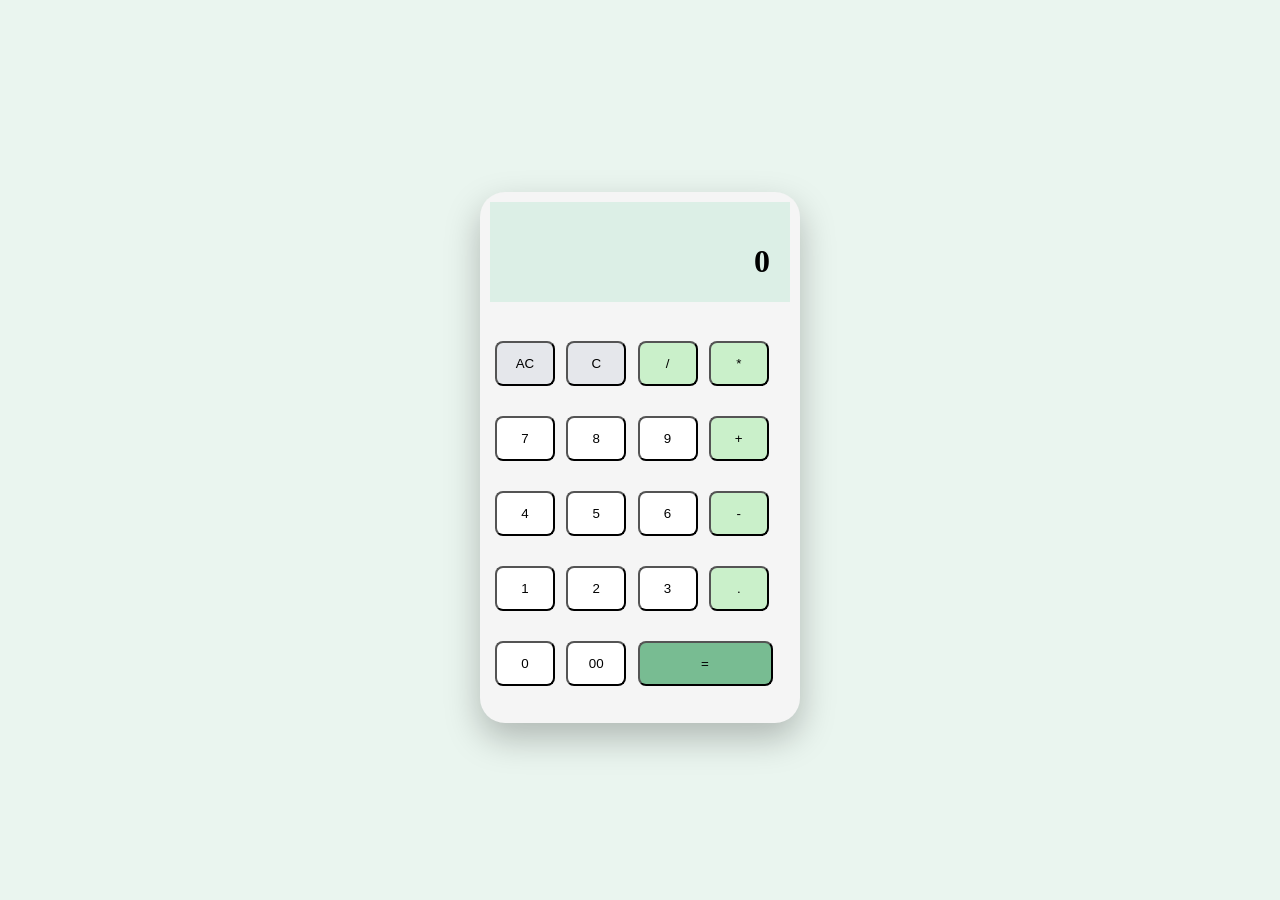
==== index.html @ e69106c0 "Rename calculator.html to index.html" ====
<!DOCTYPE html>
<html>
    <head>
        <title>Calculator</title>
         <link rel="stylesheet" href="calculator.css">
    </head>
    <body>
        
        <div class="calculator">
        <div class="display">
            <h1>0</h1>
        </div>
        <div class="buttons">
            <button class="clears">AC</button>
            <button class="clear">C</button>
            <button class="operator">/</button>
            <button class="operator">*</button>
        </div>
        <div class="buttons">
            <button class="digit">7</button>
            <button class="digit">8</button>
            <button class="digit">9</button>
            <button class="operator">+</button>

        </div>
        <div class="buttons">
            <button class="digit">4</button>
            <button class="digit">5</button>
            <button class="digit">6</button>
            <button class="operator">-</button>

        </div>
        <div class="buttons">
            <button class="digit">1</button>
            <button class="digit">2</button>
            <button class="digit">3</button>
            <button class="operator">.</button>
            

        </div>
        <div class="buttons">
            <button class="digit">0</button>
            <button class="digit">00</button>
            <button class="equals">=</button>
            
            
        </div>
        <br><br>
        </div>
    </body>
</html>
---- calculator.css ----
body {
    
    background-color: #EAF5EF;
    display: flex;
    justify-content: center;
    align-items: center;
    margin-top: 15%;
    border-color: #78bc92;
}

.display{
    height: 60px;
    padding: 20px;
    margin: 10px;
    text-align: right;
    background-color: #DCEFE6;
    width: 260px;
}
.buttons{
     padding: 15px;
    font-size: 45px;
    height: 45px;
    
}
    
   

.digit{
    background-color: white ;
    height: 45px;
     width: 60px;
     border-radius: 8px;
     box-shadow: none;
}
.clears{
    background-color: #E5E7EB;
    height: 45px;
     width: 60px;
     border-radius: 8px;
    
}
.clear{
   background-color: #E5E7EB;
   height: 45px;
    width: 60px;
    border-radius: 8px;
    
}
.operator{
    background-color: #caf0ca;
    height: 45px;
 width: 60px;
 border-radius: 8px;
 
}

    .equals{
        background-color: #78bc92;
        height: 45px;
         width: 135px;
         border-radius: 8px;

    }
    .calculator{
        box-shadow: 0 15px 35px rgba(0, 0, 0, 0.25);
        border-radius: 25px;
        width: 320px;
        background-color: whitesmoke;
        
    }
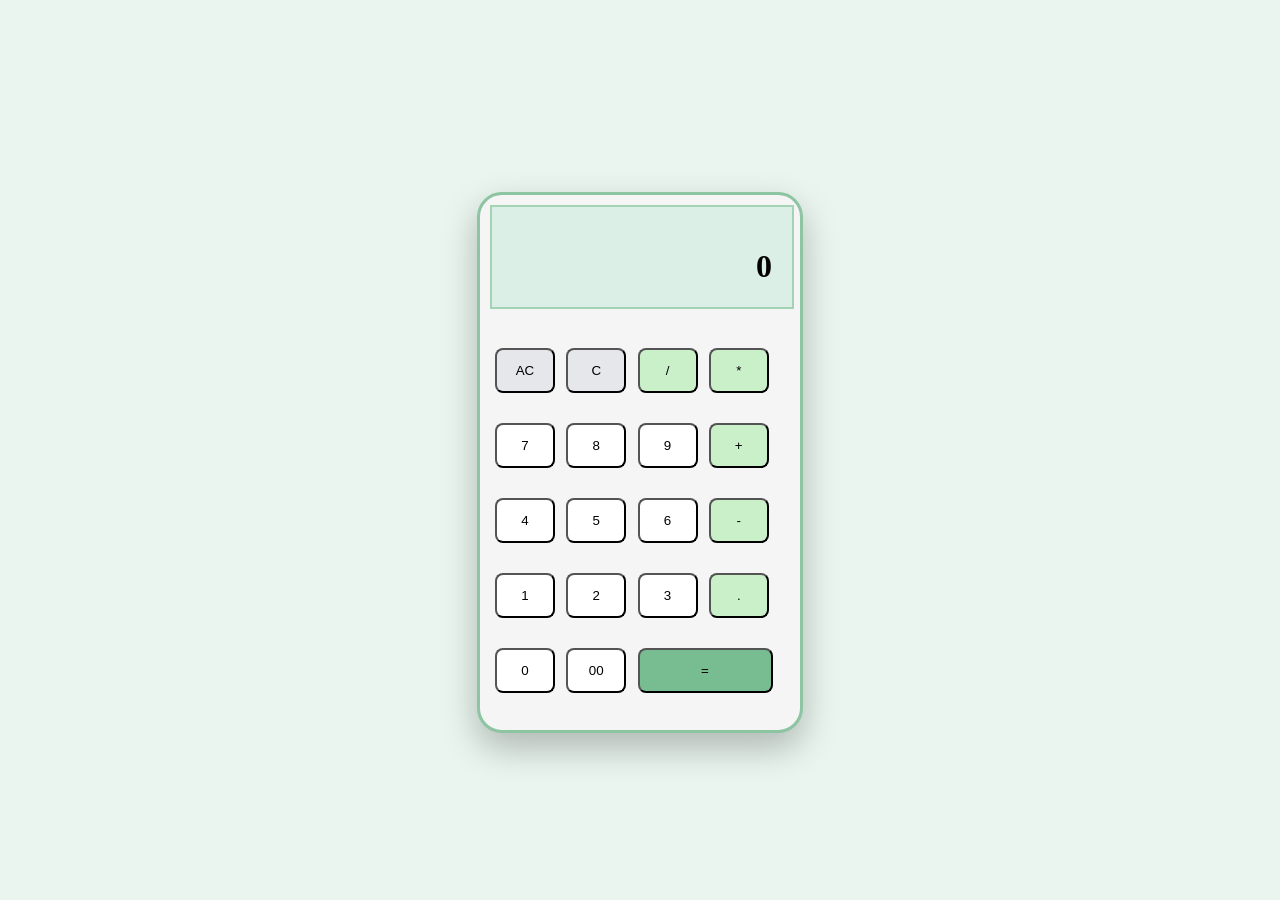
==== commit 7ac624ad: "Rename 2index.html to index.html" ====
--- a/index.html
+++ b/index.html
@@ -2,15 +2,92 @@
 <html>
     <head>
         <title>Calculator</title>
-         <link rel="stylesheet" href="calculator.css">
+         
     </head>
+    
     <body>
+        <style>
+            body {
+    
+    background-color: #EAF5EF;
+    display: flex;
+    justify-content: center;
+    align-items: center;
+    margin-top: 15%;
+    
+}
+
+.display{
+    height: 60px;
+    padding: 20px;
+    margin: 10px;
+    text-align: right;
+    background-color: #DCEFE6;
+    width: 260px;
+    border: 2px solid #a1d3b4
+    
+    
+}
+.buttons{
+     padding: 15px;
+    font-size: 45px;
+    height: 45px;
+    
+}
+    
+   
+
+.digit{
+    background-color: white ;
+    height: 45px;
+     width: 60px;
+     border-radius: 8px;
+     box-shadow: none;
+}
+.clears{
+    background-color: #E5E7EB;
+    height: 45px;
+     width: 60px;
+     border-radius: 8px;
+    
+}
+.clear{
+   background-color: #E5E7EB;
+   height: 45px;
+    width: 60px;
+    border-radius: 8px;
+    
+}
+.operator{
+    background-color: #caf0ca;
+    height: 45px;
+ width: 60px;
+ border-radius: 8px;
+ 
+}
+
+    .equals{
+        background-color: #78bc92;
+        height: 45px;
+         width: 135px;
+         border-radius: 8px;
+
+    }
+    .calculator{
+        box-shadow: 0 15px 35px rgba(0, 0, 0, 0.25);
+        border-radius: 25px;
+        width: 320px;
+        background-color: whitesmoke;
+        border: 3px solid #8dc4a2
         
+    }
+
+        </style>
         <div class="calculator">
-        <div class="display">
-            <h1>0</h1>
-        </div>
-        <div class="buttons">
+            <div class="display">
+                <h1>0</h1>
+            </div>
+                     <div class="buttons">
             <button class="clears">AC</button>
             <button class="clear">C</button>
             <button class="operator">/</button>
